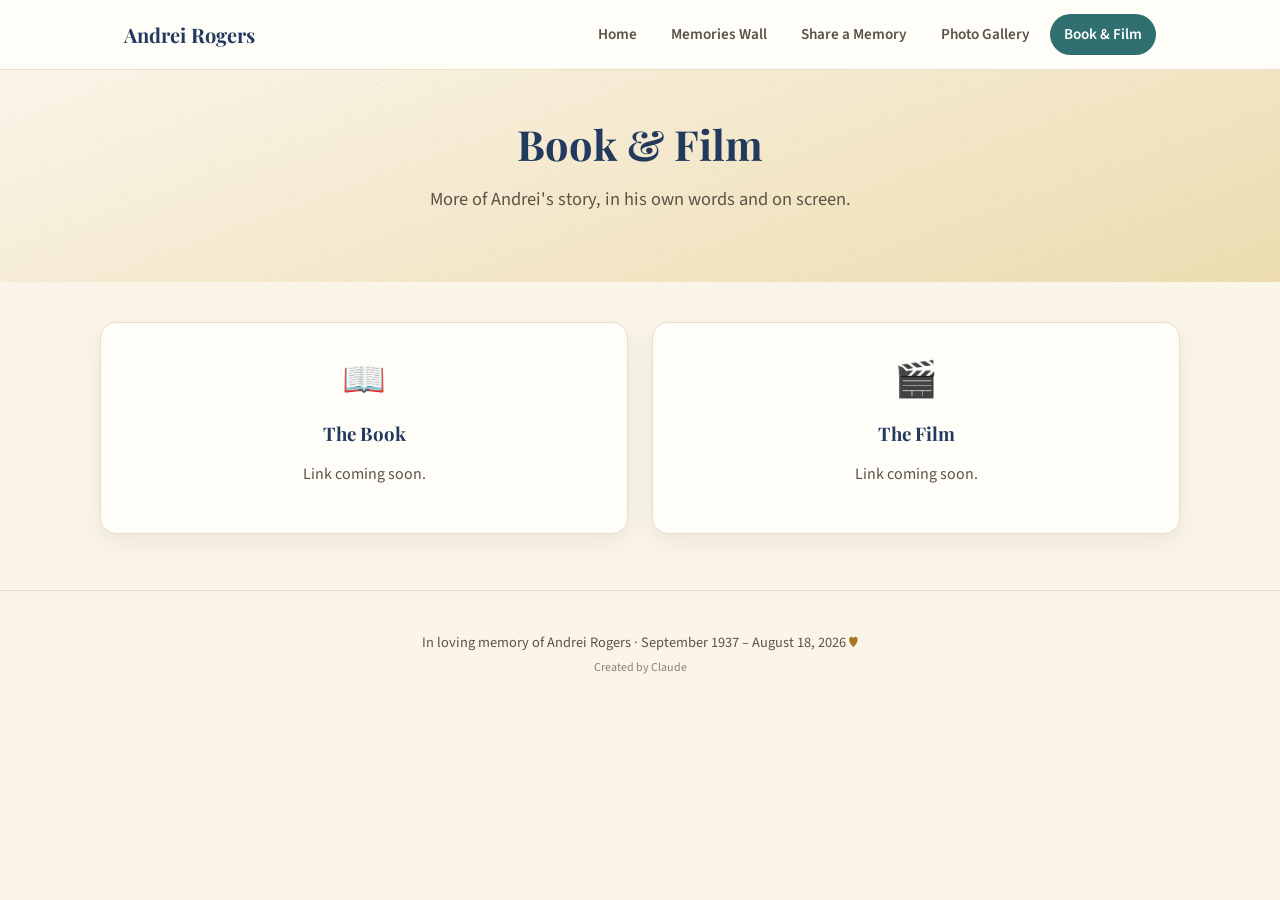
==== book-movies.html @ 526963de "Cache-bust stylesheet and pin hero photo dimensions Safari was showing the hero photos at native siz" ====
<!DOCTYPE html>
<html lang="en">
<head>
<meta charset="UTF-8">
<meta name="viewport" content="width=device-width, initial-scale=1.0">
<title>Book &amp; Film &middot; Andrei Rogers</title>
<link rel="preconnect" href="https://fonts.googleapis.com">
<link href="https://fonts.googleapis.com/css2?family=Playfair+Display:wght@600;700&family=Source+Sans+3:wght@400;600;700&display=swap" rel="stylesheet">
<link rel="stylesheet" href="assets/css/style.css?v=2">
</head>
<body>

<header class="site-header">
  <nav class="nav">
    <a class="nav-brand" href="index.html">Andrei Rogers</a>
    <ul class="nav-links">
      <li><a href="index.html">Home</a></li>
      <li><a href="memories.html">Memories Wall</a></li>
      <li><a href="share.html">Share a Memory</a></li>
      <li><a href="gallery.html">Photo Gallery</a></li>
      <li><a href="book-movies.html" class="active">Book &amp; Film</a></li>
    </ul>
  </nav>
</header>

<section class="hero" style="padding: 48px 24px 40px;">
  <div class="hero-inner">
    <h1 style="font-size: clamp(1.9rem, 4vw, 2.6rem);">Book &amp; Film</h1>
    <p class="tagline">More of Andrei's story, in his own words and on screen.</p>
  </div>
</section>

<section class="content" style="padding-top: 40px;">
  <div class="card-grid">
    <div class="card" id="card-book">
      <div class="icon">📖</div>
      <h3>The Book</h3>
      <p>Link coming soon.</p>
      <a class="btn btn-outline" href="#" id="book-link" style="display:none;">Read the Book</a>
    </div>
    <div class="card" id="card-film">
      <div class="icon">🎬</div>
      <h3>The Film</h3>
      <p>Link coming soon.</p>
      <a class="btn btn-outline" href="#" id="film-link" style="display:none;">Watch the Film</a>
    </div>
  </div>
</section>

<footer class="site-footer">
  In loving memory of Andrei Rogers &middot; September 1937 &ndash; August 18, 2026 <span class="heart">&hearts;</span>
  <br><small style="opacity:0.7;">Created by Claude</small>
</footer>

<script>
  // When you have the real links, fill these in and the "coming soon" text
  // and hidden buttons above will switch over automatically.
  const BOOK_URL = "";
  const FILM_URL = "";

  function wireUp(url, linkId, cardId, label) {
    if (!url) return;
    const link = document.getElementById(linkId);
    link.href = url;
    link.style.display = "inline-block";
    document.querySelector(`#${cardId} p`).textContent = label;
  }
  wireUp(BOOK_URL, "book-link", "card-book", "Available now.");
  wireUp(FILM_URL, "film-link", "card-film", "Available now.");
</script>
</body>
</html>
---- assets/css/style.css ----
/* ============================================================
   In Memory of Andrei Rogers — shared stylesheet
   ============================================================ */

:root {
  --cream: #FBF5E9;
  --cream-card: #FFFDF8;
  --ink: #2E2A24;
  --ink-soft: #5A5346;
  --gold: #C9972F;
  --gold-deep: #A5781F;
  --teal: #2F6F6F;
  --teal-deep: #1F4D4D;
  --navy: #223A5E;
  --border: #E9DFC9;
  --shadow: 0 8px 24px rgba(46, 42, 36, 0.08);
  --radius: 16px;
  --max-width: 1080px;
}

* { box-sizing: border-box; }

html { scroll-behavior: smooth; }

body {
  margin: 0;
  font-family: 'Source Sans 3', -apple-system, BlinkMacSystemFont, 'Segoe UI', sans-serif;
  background: var(--cream);
  color: var(--ink);
  line-height: 1.65;
}

h1, h2, h3, h4 {
  font-family: 'Playfair Display', Georgia, 'Times New Roman', serif;
  color: var(--navy);
  line-height: 1.25;
  margin-top: 0;
}

a { color: var(--teal-deep); }
a:hover { color: var(--gold-deep); }

.container {
  max-width: var(--max-width);
  margin: 0 auto;
  padding: 0 24px;
}

/* ---------- Nav ---------- */
.site-header {
  background: var(--cream-card);
  border-bottom: 1px solid var(--border);
  position: sticky;
  top: 0;
  z-index: 50;
}

.nav {
  display: flex;
  align-items: center;
  justify-content: space-between;
  padding: 14px 24px;
  max-width: var(--max-width);
  margin: 0 auto;
  flex-wrap: wrap;
  gap: 10px;
}

.nav-brand {
  font-family: 'Playfair Display', Georgia, serif;
  font-size: 1.25rem;
  color: var(--navy);
  text-decoration: none;
  font-weight: 700;
}

.nav-links {
  display: flex;
  gap: 6px;
  flex-wrap: wrap;
  list-style: none;
  margin: 0;
  padding: 0;
}

.nav-links a {
  display: inline-block;
  padding: 8px 14px;
  border-radius: 999px;
  text-decoration: none;
  color: var(--ink-soft);
  font-weight: 600;
  font-size: 0.95rem;
  transition: background 0.15s ease, color 0.15s ease;
}

.nav-links a:hover,
.nav-links a.active {
  background: var(--teal);
  color: #fff;
}

/* ---------- Hero ---------- */
.hero {
  position: relative;
  overflow: hidden;
  background: linear-gradient(160deg, #FBF5E9 0%, #F3E7C9 55%, #ECDCB0 100%);
  padding: 72px 24px 56px;
  text-align: center;
}

.hero::before {
  content: "";
  position: absolute;
  inset: 0;
  background-image: radial-gradient(circle, var(--gold) 1.5px, transparent 1.5px);
  background-size: 28px 28px;
  opacity: 0.12;
  pointer-events: none;
}

.hero-inner {
  position: relative;
  max-width: 760px;
  margin: 0 auto;
}

.hero-dates {
  letter-spacing: 0.08em;
  text-transform: uppercase;
  color: var(--gold-deep);
  font-weight: 700;
  font-size: 0.85rem;
  margin-bottom: 10px;
}

.hero-title-row {
  display: flex;
  align-items: center;
  justify-content: center;
  gap: clamp(16px, 3vw, 32px);
  flex-wrap: wrap;
  margin-bottom: 14px;
}

.hero-title-row h1 {
  margin-bottom: 0;
}

.hero-photo {
  width: clamp(88px, 12vw, 140px);
  height: clamp(88px, 12vw, 140px);
  border-radius: 50%;
  object-fit: cover;
  border: 4px solid var(--cream-card);
  box-shadow: var(--shadow);
  flex-shrink: 0;
}

.hero h1 {
  font-size: clamp(2.2rem, 5vw, 3.4rem);
  margin-bottom: 14px;
}

.hero p.tagline {
  font-size: 1.15rem;
  color: var(--ink-soft);
  max-width: 560px;
  margin: 0 auto 28px;
}

.hero-actions {
  display: flex;
  gap: 14px;
  justify-content: center;
  flex-wrap: wrap;
}

/* ---------- Buttons ---------- */
.btn {
  display: inline-block;
  padding: 12px 26px;
  border-radius: 999px;
  font-weight: 700;
  text-decoration: none;
  font-size: 0.98rem;
  transition: transform 0.15s ease, box-shadow 0.15s ease;
  border: none;
  cursor: pointer;
}

.btn:hover { transform: translateY(-2px); }

.btn-primary {
  background: var(--teal);
  color: #fff;
  box-shadow: 0 6px 16px rgba(47, 111, 111, 0.3);
}
.btn-primary:hover { color: #fff; background: var(--teal-deep); }

.btn-gold {
  background: var(--gold);
  color: #fff;
  box-shadow: 0 6px 16px rgba(201, 151, 47, 0.3);
}
.btn-gold:hover { color: #fff; background: var(--gold-deep); }

.btn-outline {
  background: transparent;
  border: 2px solid var(--teal);
  color: var(--teal-deep);
}
.btn-outline:hover { background: var(--teal); color: #fff; }

/* ---------- Sections ---------- */
section.content {
  padding: 56px 24px;
}

section.content.alt {
  background: var(--cream-card);
  border-top: 1px solid var(--border);
  border-bottom: 1px solid var(--border);
}

.section-title {
  text-align: center;
  margin-bottom: 8px;
}

.section-sub {
  text-align: center;
  color: var(--ink-soft);
  max-width: 640px;
  margin: 0 auto 40px;
}

.obituary {
  max-width: 720px;
  margin: 0 auto;
  background: var(--cream-card);
  border: 1px solid var(--border);
  border-radius: var(--radius);
  box-shadow: var(--shadow);
  padding: 40px 44px;
}

.obituary p { margin: 0 0 18px; }
.obituary p:last-child { margin-bottom: 0; }

/* ---------- Journey timeline ---------- */
.journey {
  max-width: var(--max-width);
  margin: 0 auto;
  display: flex;
  gap: 18px;
  overflow-x: auto;
  padding: 8px 4px 20px;
  scroll-snap-type: x proximity;
}

.journey-stop {
  scroll-snap-align: start;
  flex: 0 0 200px;
  background: var(--cream);
  border: 1px solid var(--border);
  border-radius: var(--radius);
  padding: 20px 18px;
  position: relative;
}

.journey-stop::before {
  content: "";
  display: block;
  width: 12px;
  height: 12px;
  border-radius: 50%;
  background: var(--gold);
  margin-bottom: 12px;
}

.journey-stop .year {
  font-weight: 700;
  color: var(--teal-deep);
  font-size: 0.85rem;
  text-transform: uppercase;
  letter-spacing: 0.05em;
}

.journey-stop h4 {
  margin: 6px 0 8px;
  font-size: 1.05rem;
}

.journey-stop p {
  margin: 0;
  font-size: 0.9rem;
  color: var(--ink-soft);
}

/* ---------- Cards grid (links, book/film) ---------- */
.card-grid {
  display: grid;
  grid-template-columns: repeat(auto-fit, minmax(260px, 1fr));
  gap: 24px;
  max-width: var(--max-width);
  margin: 0 auto;
}

.card {
  background: var(--cream-card);
  border: 1px solid var(--border);
  border-radius: var(--radius);
  box-shadow: var(--shadow);
  padding: 28px;
  text-align: center;
}

.card .icon {
  font-size: 2.2rem;
  margin-bottom: 12px;
}

.card h3 { margin-bottom: 8px; }
.card p { color: var(--ink-soft); margin-bottom: 18px; }

/* ---------- Forms / filters ---------- */
.filter-bar {
  max-width: var(--max-width);
  margin: 0 auto 32px;
  background: var(--cream-card);
  border: 1px solid var(--border);
  border-radius: var(--radius);
  box-shadow: var(--shadow);
  padding: 22px 26px;
  display: grid;
  grid-template-columns: repeat(auto-fit, minmax(180px, 1fr));
  gap: 16px;
  align-items: end;
}

.filter-field label {
  display: block;
  font-weight: 700;
  font-size: 0.82rem;
  text-transform: uppercase;
  letter-spacing: 0.04em;
  color: var(--teal-deep);
  margin-bottom: 6px;
}

.filter-field input,
.filter-field select {
  width: 100%;
  padding: 9px 12px;
  border: 1px solid var(--border);
  border-radius: 8px;
  font-size: 0.95rem;
  font-family: inherit;
  background: #fff;
  color: var(--ink);
}

.filter-field input:focus,
.filter-field select:focus {
  outline: 2px solid var(--teal);
  outline-offset: 1px;
}

.filter-clear {
  align-self: end;
}

/* ---------- Memory cards ---------- */
.memories-meta {
  max-width: var(--max-width);
  margin: 0 auto 18px;
  color: var(--ink-soft);
  font-size: 0.92rem;
}

.memories-list {
  max-width: var(--max-width);
  margin: 0 auto;
  display: grid;
  gap: 20px;
}

.memory-card {
  background: var(--cream-card);
  border: 1px solid var(--border);
  border-radius: var(--radius);
  box-shadow: var(--shadow);
  padding: 26px 30px;
}

.memory-card .memory-head {
  display: flex;
  justify-content: space-between;
  align-items: baseline;
  flex-wrap: wrap;
  gap: 8px;
  margin-bottom: 10px;
}

.memory-card .memory-author {
  font-weight: 700;
  color: var(--navy);
  font-size: 1.05rem;
}

.memory-card .memory-relationship {
  color: var(--gold-deep);
  font-weight: 600;
  font-size: 0.85rem;
}

.memory-card .memory-date {
  color: var(--ink-soft);
  font-size: 0.85rem;
  white-space: nowrap;
}

.memory-card .memory-text {
  margin: 0;
  white-space: pre-wrap;
}

.memory-photos {
  display: flex;
  flex-wrap: wrap;
  gap: 10px;
  margin-top: 14px;
}

.memory-photos a img {
  width: 110px;
  height: 110px;
  object-fit: cover;
  border-radius: 10px;
  border: 1px solid var(--border);
  display: block;
}

.state-msg {
  max-width: var(--max-width);
  margin: 0 auto;
  text-align: center;
  color: var(--ink-soft);
  padding: 40px 20px;
}

.notice {
  max-width: var(--max-width);
  margin: 0 auto 28px;
  background: #FFF6DF;
  border: 1px solid #E9CE8C;
  border-radius: var(--radius);
  padding: 18px 24px;
  font-size: 0.92rem;
  color: #6B4E10;
}

.notice code {
  background: rgba(0,0,0,0.06);
  padding: 2px 6px;
  border-radius: 4px;
}

/* ---------- Gallery ---------- */
.gallery-frame-wrap {
  max-width: var(--max-width);
  margin: 0 auto;
  border-radius: var(--radius);
  overflow: hidden;
  border: 1px solid var(--border);
  box-shadow: var(--shadow);
  background: var(--cream-card);
}

.gallery-frame-wrap iframe {
  width: 100%;
  height: 720px;
  border: none;
  display: block;
}

/* ---------- Share form ---------- */
.form-frame-wrap {
  max-width: 760px;
  margin: 0 auto;
  border-radius: var(--radius);
  overflow: hidden;
  border: 1px solid var(--border);
  box-shadow: var(--shadow);
  background: var(--cream-card);
}

.form-frame-wrap iframe {
  width: 100%;
  height: 1500px;
  border: none;
  display: block;
}

/* ---------- Footer ---------- */
.site-footer {
  text-align: center;
  padding: 40px 24px;
  color: var(--ink-soft);
  font-size: 0.9rem;
  border-top: 1px solid var(--border);
}

.site-footer .heart { color: var(--gold-deep); }

@media (max-width: 640px) {
  .obituary { padding: 28px 24px; }
  .nav { justify-content: center; text-align: center; }
}
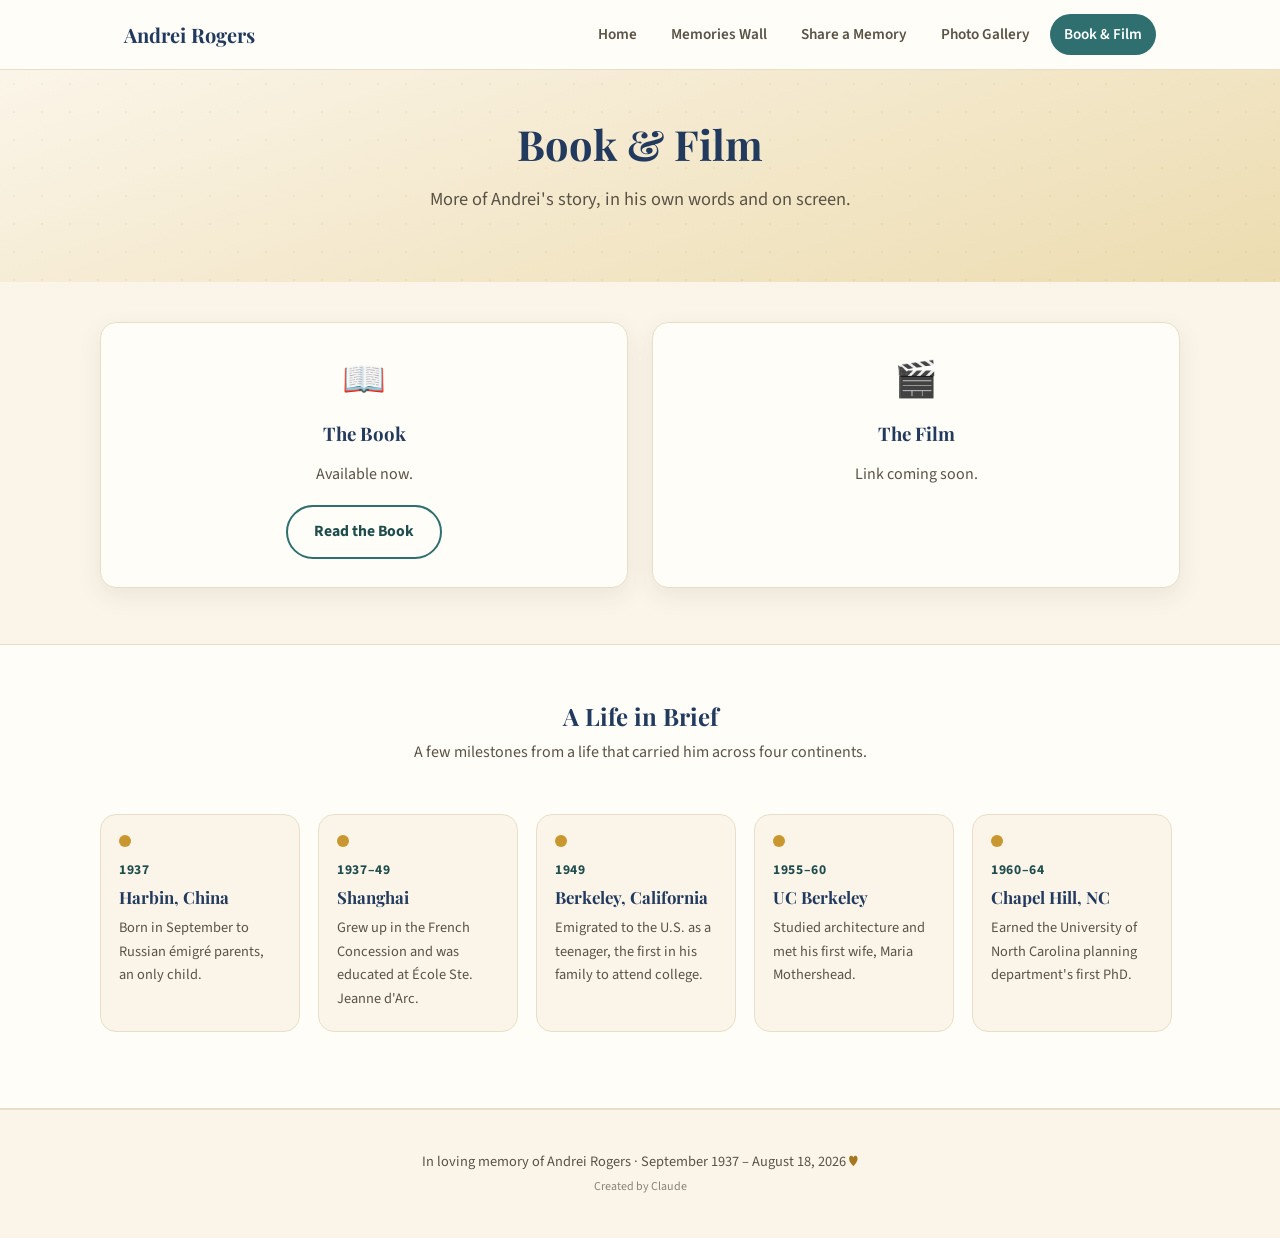
==== commit d4adde3d: "Add Amazon book link and life-in-brief timeline Wires up the Book & Film page's Amazon link for "Emi" ====
--- a/book-movies.html
+++ b/book-movies.html
@@ -47,6 +47,78 @@
   </div>
 </section>
 
+<section class="content alt">
+  <h2 class="section-title" style="text-align:center;">A Life in Brief</h2>
+  <p class="section-sub">A few milestones from a life that carried him across four continents.</p>
+  <div class="journey">
+    <div class="journey-stop">
+      <div class="year">1937</div>
+      <h4>Harbin, China</h4>
+      <p>Born in September to Russian &eacute;migr&eacute; parents, an only child.</p>
+    </div>
+    <div class="journey-stop">
+      <div class="year">1937&ndash;49</div>
+      <h4>Shanghai</h4>
+      <p>Grew up in the French Concession and was educated at &Eacute;cole Ste. Jeanne d'Arc.</p>
+    </div>
+    <div class="journey-stop">
+      <div class="year">1949</div>
+      <h4>Berkeley, California</h4>
+      <p>Emigrated to the U.S. as a teenager, the first in his family to attend college.</p>
+    </div>
+    <div class="journey-stop">
+      <div class="year">1955&ndash;60</div>
+      <h4>UC Berkeley</h4>
+      <p>Studied architecture and met his first wife, Maria Mothershead.</p>
+    </div>
+    <div class="journey-stop">
+      <div class="year">1960&ndash;64</div>
+      <h4>Chapel Hill, NC</h4>
+      <p>Earned the University of North Carolina planning department's first PhD.</p>
+    </div>
+    <div class="journey-stop">
+      <div class="year">1964&ndash;70</div>
+      <h4>UC Berkeley Faculty</h4>
+      <p>Rose from lecturer to full professor in six years.</p>
+    </div>
+    <div class="journey-stop">
+      <div class="year">1970&ndash;75</div>
+      <h4>Northwestern University</h4>
+      <p>Built a new urban systems engineering and policy planning program.</p>
+    </div>
+    <div class="journey-stop">
+      <div class="year">1975&ndash;83</div>
+      <h4>Vienna, Austria</h4>
+      <p>Led the Human Settlements and Services research area at IIASA.</p>
+    </div>
+    <div class="journey-stop">
+      <div class="year">1983</div>
+      <h4>Boulder, Colorado</h4>
+      <p>Joined the University of Colorado, founding its Population Program.</p>
+    </div>
+    <div class="journey-stop">
+      <div class="year">2000</div>
+      <h4>Walter Isard Award</h4>
+      <p>Received the Award for Distinguished Lifetime Scholarly Achievement.</p>
+    </div>
+    <div class="journey-stop">
+      <div class="year">2008</div>
+      <h4>Retirement</h4>
+      <p>Retired from full-time teaching after 25 years at CU Boulder.</p>
+    </div>
+    <div class="journey-stop">
+      <div class="year">2018</div>
+      <h4>Mindel C. Sheps Award</h4>
+      <p>Honored by the Population Association of America.</p>
+    </div>
+    <div class="journey-stop">
+      <div class="year">2026</div>
+      <h4>Portland, Maine</h4>
+      <p>Passed away peacefully on August 18, at age 88.</p>
+    </div>
+  </div>
+</section>
+
 <footer class="site-footer">
   In loving memory of Andrei Rogers &middot; September 1937 &ndash; August 18, 2026 <span class="heart">&hearts;</span>
   <br><small style="opacity:0.7;">Created by Claude</small>
@@ -55,7 +127,7 @@
 <script>
   // When you have the real links, fill these in and the "coming soon" text
   // and hidden buttons above will switch over automatically.
-  const BOOK_URL = "";
+  const BOOK_URL = "https://www.amazon.com/Emigrants-Immigrants-Biographies/b/ref=dp_bc_4?ie=UTF8&node=23560232011";
   const FILM_URL = "";
 
   function wireUp(url, linkId, cardId, label) {
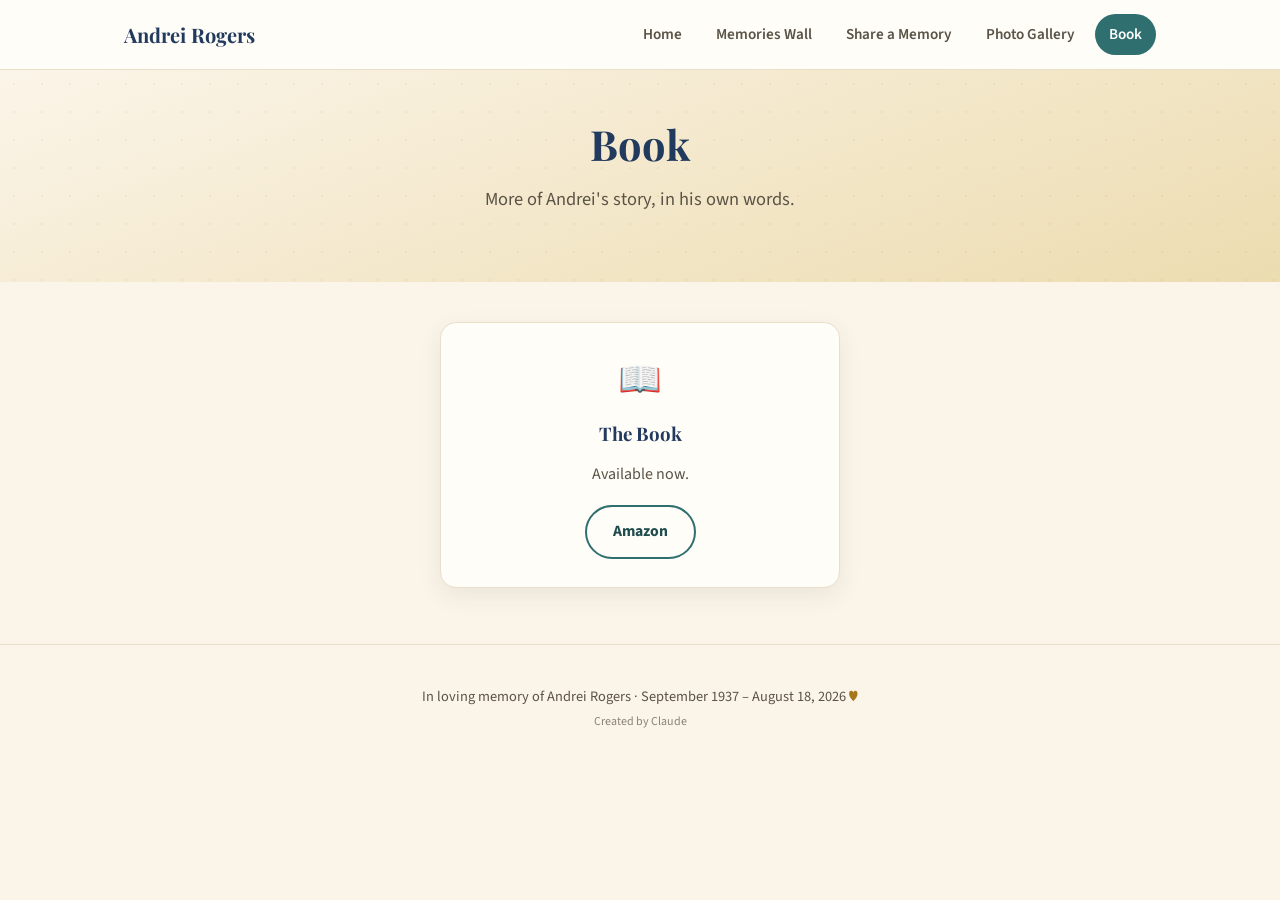
==== commit addbac94: "Move timeline to home page, simplify Book page, add search toggle - Relocates the life-in-brief time" ====
--- a/book-movies.html
+++ b/book-movies.html
@@ -3,7 +3,7 @@
 <head>
 <meta charset="UTF-8">
 <meta name="viewport" content="width=device-width, initial-scale=1.0">
-<title>Book &amp; Film &middot; Andrei Rogers</title>
+<title>Book &middot; Andrei Rogers</title>
 <link rel="preconnect" href="https://fonts.googleapis.com">
 <link href="https://fonts.googleapis.com/css2?family=Playfair+Display:wght@600;700&family=Source+Sans+3:wght@400;600;700&display=swap" rel="stylesheet">
 <link rel="stylesheet" href="assets/css/style.css?v=2">
@@ -18,103 +18,25 @@
       <li><a href="memories.html">Memories Wall</a></li>
       <li><a href="share.html">Share a Memory</a></li>
       <li><a href="gallery.html">Photo Gallery</a></li>
-      <li><a href="book-movies.html" class="active">Book &amp; Film</a></li>
+      <li><a href="book-movies.html" class="active">Book</a></li>
     </ul>
   </nav>
 </header>
 
 <section class="hero" style="padding: 48px 24px 40px;">
   <div class="hero-inner">
-    <h1 style="font-size: clamp(1.9rem, 4vw, 2.6rem);">Book &amp; Film</h1>
-    <p class="tagline">More of Andrei's story, in his own words and on screen.</p>
+    <h1 style="font-size: clamp(1.9rem, 4vw, 2.6rem);">Book</h1>
+    <p class="tagline">More of Andrei's story, in his own words.</p>
   </div>
 </section>
 
 <section class="content" style="padding-top: 40px;">
-  <div class="card-grid">
+  <div class="card-grid" style="max-width: 400px;">
     <div class="card" id="card-book">
       <div class="icon">📖</div>
       <h3>The Book</h3>
       <p>Link coming soon.</p>
-      <a class="btn btn-outline" href="#" id="book-link" style="display:none;">Read the Book</a>
-    </div>
-    <div class="card" id="card-film">
-      <div class="icon">🎬</div>
-      <h3>The Film</h3>
-      <p>Link coming soon.</p>
-      <a class="btn btn-outline" href="#" id="film-link" style="display:none;">Watch the Film</a>
-    </div>
-  </div>
-</section>
-
-<section class="content alt">
-  <h2 class="section-title" style="text-align:center;">A Life in Brief</h2>
-  <p class="section-sub">A few milestones from a life that carried him across four continents.</p>
-  <div class="journey">
-    <div class="journey-stop">
-      <div class="year">1937</div>
-      <h4>Harbin, China</h4>
-      <p>Born in September to Russian &eacute;migr&eacute; parents, an only child.</p>
-    </div>
-    <div class="journey-stop">
-      <div class="year">1937&ndash;49</div>
-      <h4>Shanghai</h4>
-      <p>Grew up in the French Concession and was educated at &Eacute;cole Ste. Jeanne d'Arc.</p>
-    </div>
-    <div class="journey-stop">
-      <div class="year">1949</div>
-      <h4>Berkeley, California</h4>
-      <p>Emigrated to the U.S. as a teenager, the first in his family to attend college.</p>
-    </div>
-    <div class="journey-stop">
-      <div class="year">1955&ndash;60</div>
-      <h4>UC Berkeley</h4>
-      <p>Studied architecture and met his first wife, Maria Mothershead.</p>
-    </div>
-    <div class="journey-stop">
-      <div class="year">1960&ndash;64</div>
-      <h4>Chapel Hill, NC</h4>
-      <p>Earned the University of North Carolina planning department's first PhD.</p>
-    </div>
-    <div class="journey-stop">
-      <div class="year">1964&ndash;70</div>
-      <h4>UC Berkeley Faculty</h4>
-      <p>Rose from lecturer to full professor in six years.</p>
-    </div>
-    <div class="journey-stop">
-      <div class="year">1970&ndash;75</div>
-      <h4>Northwestern University</h4>
-      <p>Built a new urban systems engineering and policy planning program.</p>
-    </div>
-    <div class="journey-stop">
-      <div class="year">1975&ndash;83</div>
-      <h4>Vienna, Austria</h4>
-      <p>Led the Human Settlements and Services research area at IIASA.</p>
-    </div>
-    <div class="journey-stop">
-      <div class="year">1983</div>
-      <h4>Boulder, Colorado</h4>
-      <p>Joined the University of Colorado, founding its Population Program.</p>
-    </div>
-    <div class="journey-stop">
-      <div class="year">2000</div>
-      <h4>Walter Isard Award</h4>
-      <p>Received the Award for Distinguished Lifetime Scholarly Achievement.</p>
-    </div>
-    <div class="journey-stop">
-      <div class="year">2008</div>
-      <h4>Retirement</h4>
-      <p>Retired from full-time teaching after 25 years at CU Boulder.</p>
-    </div>
-    <div class="journey-stop">
-      <div class="year">2018</div>
-      <h4>Mindel C. Sheps Award</h4>
-      <p>Honored by the Population Association of America.</p>
-    </div>
-    <div class="journey-stop">
-      <div class="year">2026</div>
-      <h4>Portland, Maine</h4>
-      <p>Passed away peacefully on August 18, at age 88.</p>
+      <a class="btn btn-outline" href="#" id="book-link" target="_blank" rel="noopener" style="display:none;">Amazon</a>
     </div>
   </div>
 </section>
@@ -127,8 +49,7 @@
 <script>
   // When you have the real links, fill these in and the "coming soon" text
   // and hidden buttons above will switch over automatically.
-  const BOOK_URL = "https://www.amazon.com/Emigrants-Immigrants-Biographies/b/ref=dp_bc_4?ie=UTF8&node=23560232011";
-  const FILM_URL = "";
+  const BOOK_URL = "https://www.amazon.com/dp/1532050496";
 
   function wireUp(url, linkId, cardId, label) {
     if (!url) return;
@@ -138,7 +59,6 @@
     document.querySelector(`#${cardId} p`).textContent = label;
   }
   wireUp(BOOK_URL, "book-link", "card-book", "Available now.");
-  wireUp(FILM_URL, "film-link", "card-film", "Available now.");
 </script>
 </body>
 </html>
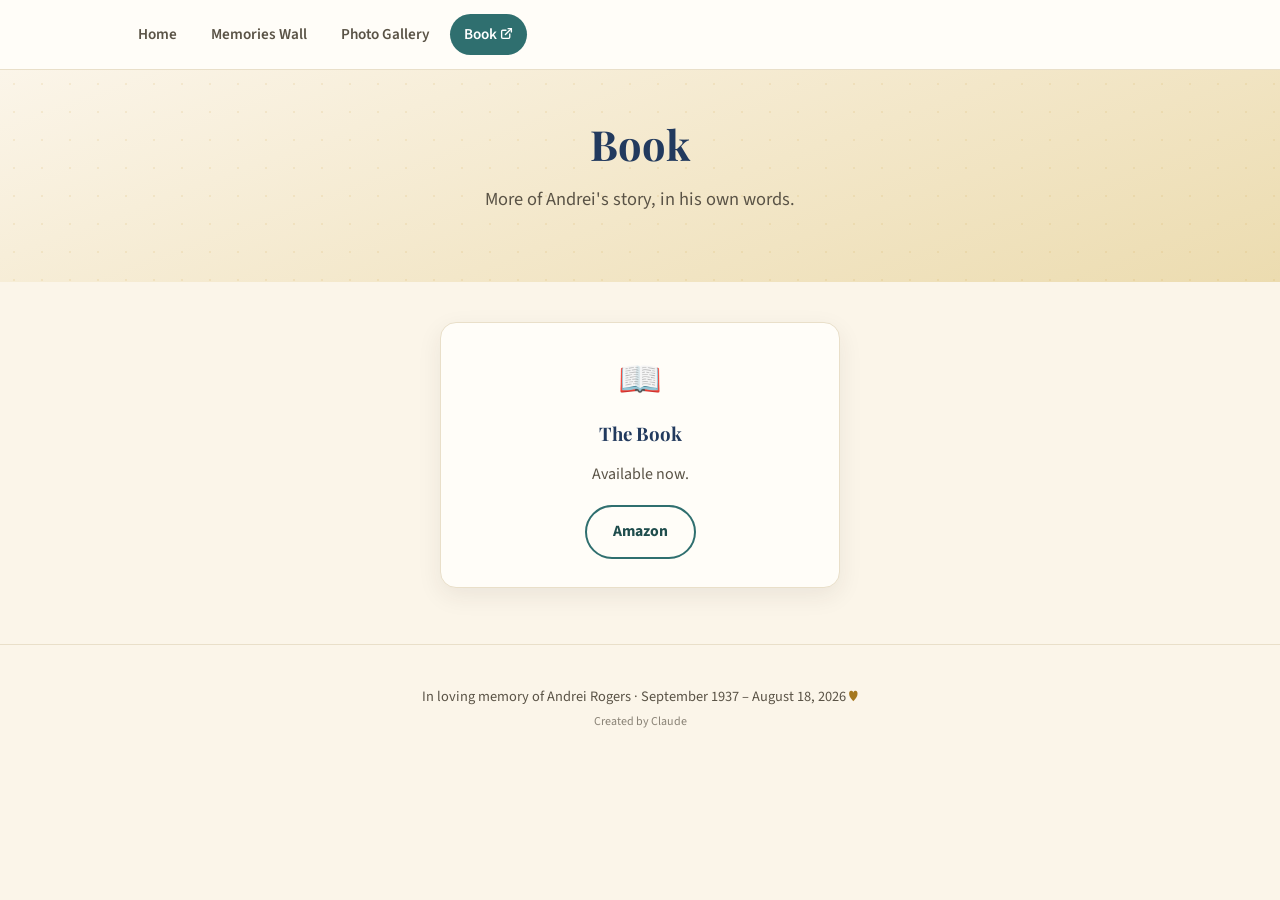
==== commit 823cab1b: "Redesign home hero and nav; site-wide nav cleanup - Nav: drop the site-name brand text, left-justify" ====
--- a/book-movies.html
+++ b/book-movies.html
@@ -6,19 +6,17 @@
 <title>Book &middot; Andrei Rogers</title>
 <link rel="preconnect" href="https://fonts.googleapis.com">
 <link href="https://fonts.googleapis.com/css2?family=Playfair+Display:wght@600;700&family=Source+Sans+3:wght@400;600;700&display=swap" rel="stylesheet">
-<link rel="stylesheet" href="assets/css/style.css?v=2">
+<link rel="stylesheet" href="assets/css/style.css?v=4">
 </head>
 <body>
 
 <header class="site-header">
   <nav class="nav">
-    <a class="nav-brand" href="index.html">Andrei Rogers</a>
     <ul class="nav-links">
       <li><a href="index.html">Home</a></li>
       <li><a href="memories.html">Memories Wall</a></li>
-      <li><a href="share.html">Share a Memory</a></li>
       <li><a href="gallery.html">Photo Gallery</a></li>
-      <li><a href="book-movies.html" class="active">Book</a></li>
+      <li><a href="https://www.amazon.com/dp/1532050496" target="_blank" rel="noopener" class="active">Book <svg width="13" height="13" viewBox="0 0 24 24" fill="none" stroke="currentColor" stroke-width="2.5" stroke-linecap="round" stroke-linejoin="round" style="vertical-align:-1px;"><path d="M18 13v6a2 2 0 0 1-2 2H5a2 2 0 0 1-2-2V8a2 2 0 0 1 2-2h6"/><path d="M15 3h6v6"/><path d="M10 14 21 3"/></svg></a></li>
     </ul>
   </nav>
 </header>
--- a/assets/css/style.css
+++ b/assets/css/style.css
@@ -58,7 +58,7 @@
 .nav {
   display: flex;
   align-items: center;
-  justify-content: space-between;
+  justify-content: flex-start;
   padding: 14px 24px;
   max-width: var(--max-width);
   margin: 0 auto;
@@ -134,17 +134,17 @@
   margin-bottom: 10px;
 }
 
-.hero-title-row {
+.hero-photos-row {
   display: flex;
   align-items: center;
   justify-content: center;
-  gap: clamp(16px, 3vw, 32px);
+  gap: clamp(12px, 3vw, 24px);
   flex-wrap: wrap;
-  margin-bottom: 14px;
-}
-
-.hero-title-row h1 {
-  margin-bottom: 0;
+  margin-bottom: 20px;
+}
+
+.hero-dates {
+  margin-top: 4px;
 }
 
 .hero-photo {
@@ -307,6 +307,17 @@
   margin: 0 auto;
 }
 
+.card-grid-2x2 {
+  grid-template-columns: repeat(2, minmax(260px, 1fr));
+  max-width: 720px;
+}
+
+@media (max-width: 640px) {
+  .card-grid-2x2 {
+    grid-template-columns: 1fr;
+  }
+}
+
 .card {
   background: var(--cream-card);
   border: 1px solid var(--border);
@@ -319,6 +330,13 @@
 .card .icon {
   font-size: 2.2rem;
   margin-bottom: 12px;
+}
+
+.card .icon-svg {
+  color: var(--teal-deep);
+  margin-bottom: 12px;
+  display: flex;
+  justify-content: center;
 }
 
 .card h3 { margin-bottom: 8px; }
@@ -468,20 +486,33 @@
 }
 
 /* ---------- Gallery ---------- */
-.gallery-frame-wrap {
-  max-width: var(--max-width);
-  margin: 0 auto;
-  border-radius: var(--radius);
+.photo-grid {
+  max-width: var(--max-width);
+  margin: 0 auto;
+  display: grid;
+  grid-template-columns: repeat(auto-fill, minmax(180px, 1fr));
+  gap: 14px;
+}
+
+.photo-tile {
+  display: block;
+  aspect-ratio: 1 / 1;
+  border-radius: 12px;
   overflow: hidden;
   border: 1px solid var(--border);
   box-shadow: var(--shadow);
   background: var(--cream-card);
-}
-
-.gallery-frame-wrap iframe {
+  transition: transform 0.15s ease;
+}
+
+.photo-tile:hover {
+  transform: scale(1.03);
+}
+
+.photo-tile img {
   width: 100%;
-  height: 720px;
-  border: none;
+  height: 100%;
+  object-fit: cover;
   display: block;
 }
 
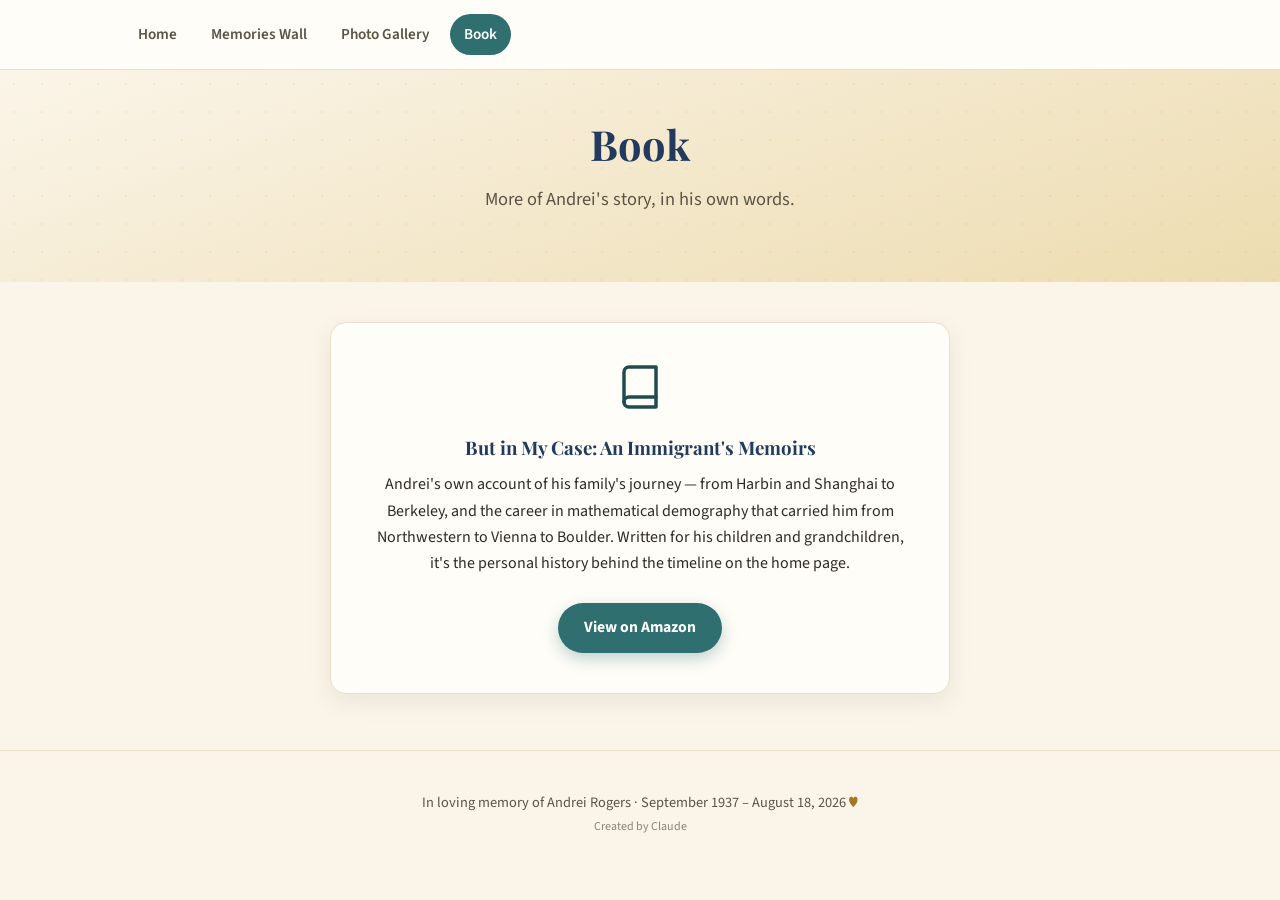
==== commit faf22331: "Rebuild Book page, drop Share card, add widowhood to timeline - Explore: remove the "Share a Memory"" ====
--- a/book-movies.html
+++ b/book-movies.html
@@ -16,7 +16,7 @@
       <li><a href="index.html">Home</a></li>
       <li><a href="memories.html">Memories Wall</a></li>
       <li><a href="gallery.html">Photo Gallery</a></li>
-      <li><a href="https://www.amazon.com/dp/1532050496" target="_blank" rel="noopener" class="active">Book <svg width="13" height="13" viewBox="0 0 24 24" fill="none" stroke="currentColor" stroke-width="2.5" stroke-linecap="round" stroke-linejoin="round" style="vertical-align:-1px;"><path d="M18 13v6a2 2 0 0 1-2 2H5a2 2 0 0 1-2-2V8a2 2 0 0 1 2-2h6"/><path d="M15 3h6v6"/><path d="M10 14 21 3"/></svg></a></li>
+      <li><a href="book-movies.html" class="active">Book</a></li>
     </ul>
   </nav>
 </header>
@@ -29,13 +29,13 @@
 </section>
 
 <section class="content" style="padding-top: 40px;">
-  <div class="card-grid" style="max-width: 400px;">
-    <div class="card" id="card-book">
-      <div class="icon">📖</div>
-      <h3>The Book</h3>
-      <p>Link coming soon.</p>
-      <a class="btn btn-outline" href="#" id="book-link" target="_blank" rel="noopener" style="display:none;">Amazon</a>
+  <div class="obituary" style="max-width: 620px; text-align: center;">
+    <div class="icon-svg" style="justify-content: center; margin-bottom: 16px; color: var(--teal-deep);">
+      <svg width="48" height="48" viewBox="0 0 24 24" fill="none" stroke="currentColor" stroke-width="1.75" stroke-linecap="round" stroke-linejoin="round"><path d="M4 19.5A2.5 2.5 0 0 1 6.5 17H20"/><path d="M6.5 2H20v20H6.5A2.5 2.5 0 0 1 4 19.5v-15A2.5 2.5 0 0 1 6.5 2z"/></svg>
     </div>
+    <h3 style="margin-bottom: 12px;">But in My Case: An Immigrant's Memoirs</h3>
+    <p>Andrei's own account of his family's journey &mdash; from Harbin and Shanghai to Berkeley, and the career in mathematical demography that carried him from Northwestern to Vienna to Boulder. Written for his children and grandchildren, it's the personal history behind the timeline on the home page.</p>
+    <a class="btn btn-primary" href="https://www.amazon.com/dp/1532050496" target="_blank" rel="noopener" style="margin-top: 8px;">View on Amazon</a>
   </div>
 </section>
 
@@ -44,19 +44,5 @@
   <br><small style="opacity:0.7;">Created by Claude</small>
 </footer>
 
-<script>
-  // When you have the real links, fill these in and the "coming soon" text
-  // and hidden buttons above will switch over automatically.
-  const BOOK_URL = "https://www.amazon.com/dp/1532050496";
-
-  function wireUp(url, linkId, cardId, label) {
-    if (!url) return;
-    const link = document.getElementById(linkId);
-    link.href = url;
-    link.style.display = "inline-block";
-    document.querySelector(`#${cardId} p`).textContent = label;
-  }
-  wireUp(BOOK_URL, "book-link", "card-book", "Available now.");
-</script>
 </body>
 </html>
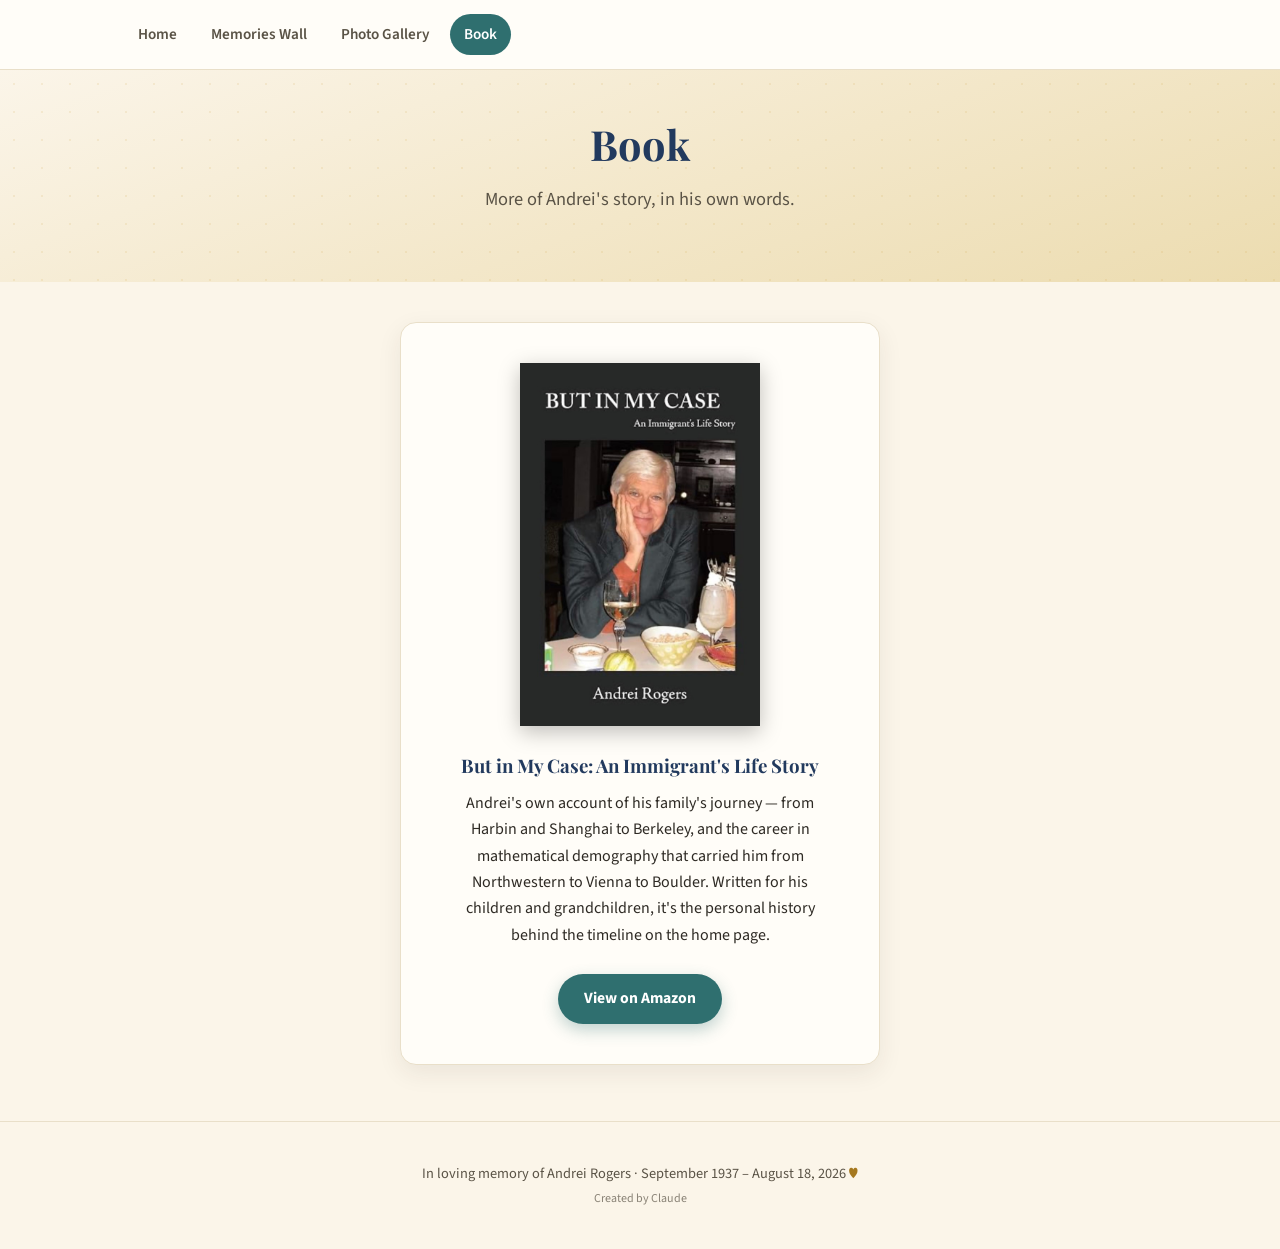
==== commit 6d19eada: "Add book cover image and correct title on Book page" ====
--- a/book-movies.html
+++ b/book-movies.html
@@ -29,11 +29,9 @@
 </section>
 
 <section class="content" style="padding-top: 40px;">
-  <div class="obituary" style="max-width: 620px; text-align: center;">
-    <div class="icon-svg" style="justify-content: center; margin-bottom: 16px; color: var(--teal-deep);">
-      <svg width="48" height="48" viewBox="0 0 24 24" fill="none" stroke="currentColor" stroke-width="1.75" stroke-linecap="round" stroke-linejoin="round"><path d="M4 19.5A2.5 2.5 0 0 1 6.5 17H20"/><path d="M6.5 2H20v20H6.5A2.5 2.5 0 0 1 4 19.5v-15A2.5 2.5 0 0 1 6.5 2z"/></svg>
-    </div>
-    <h3 style="margin-bottom: 12px;">But in My Case: An Immigrant's Memoirs</h3>
+  <div class="obituary" style="max-width: 480px; text-align: center;">
+    <img src="assets/img/book-cover.jpg" alt="But in My Case: An Immigrant's Life Story, by Andrei Rogers" style="max-width: 240px; width: 100%; height: auto; margin-bottom: 20px; box-shadow: 0 6px 20px rgba(0,0,0,0.25);">
+    <h3 style="margin-bottom: 12px;">But in My Case: An Immigrant's Life Story</h3>
     <p>Andrei's own account of his family's journey &mdash; from Harbin and Shanghai to Berkeley, and the career in mathematical demography that carried him from Northwestern to Vienna to Boulder. Written for his children and grandchildren, it's the personal history behind the timeline on the home page.</p>
     <a class="btn btn-primary" href="https://www.amazon.com/dp/1532050496" target="_blank" rel="noopener" style="margin-top: 8px;">View on Amazon</a>
   </div>
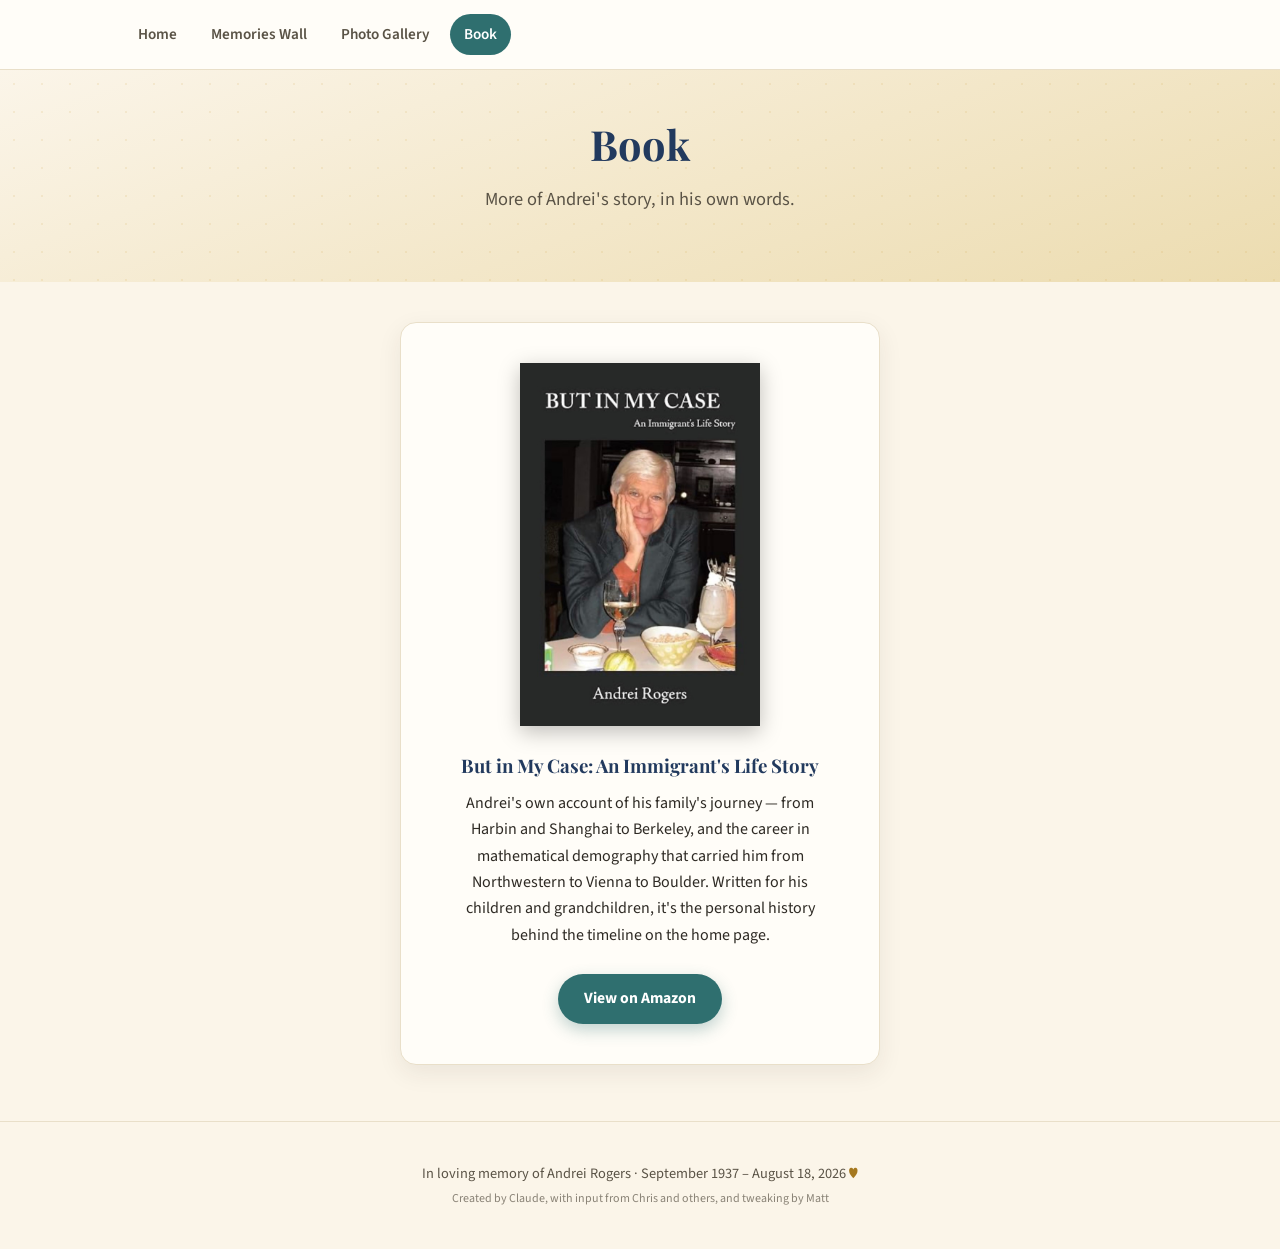
==== commit 97ba663e: "Credit Chris, others, and Matt in footer alongside Claude" ====
--- a/book-movies.html
+++ b/book-movies.html
@@ -39,7 +39,7 @@
 
 <footer class="site-footer">
   In loving memory of Andrei Rogers &middot; September 1937 &ndash; August 18, 2026 <span class="heart">&hearts;</span>
-  <br><small style="opacity:0.7;">Created by Claude</small>
+  <br><small style="opacity:0.7;">Created by Claude, with input from Chris and others, and tweaking by Matt</small>
 </footer>
 
 </body>
